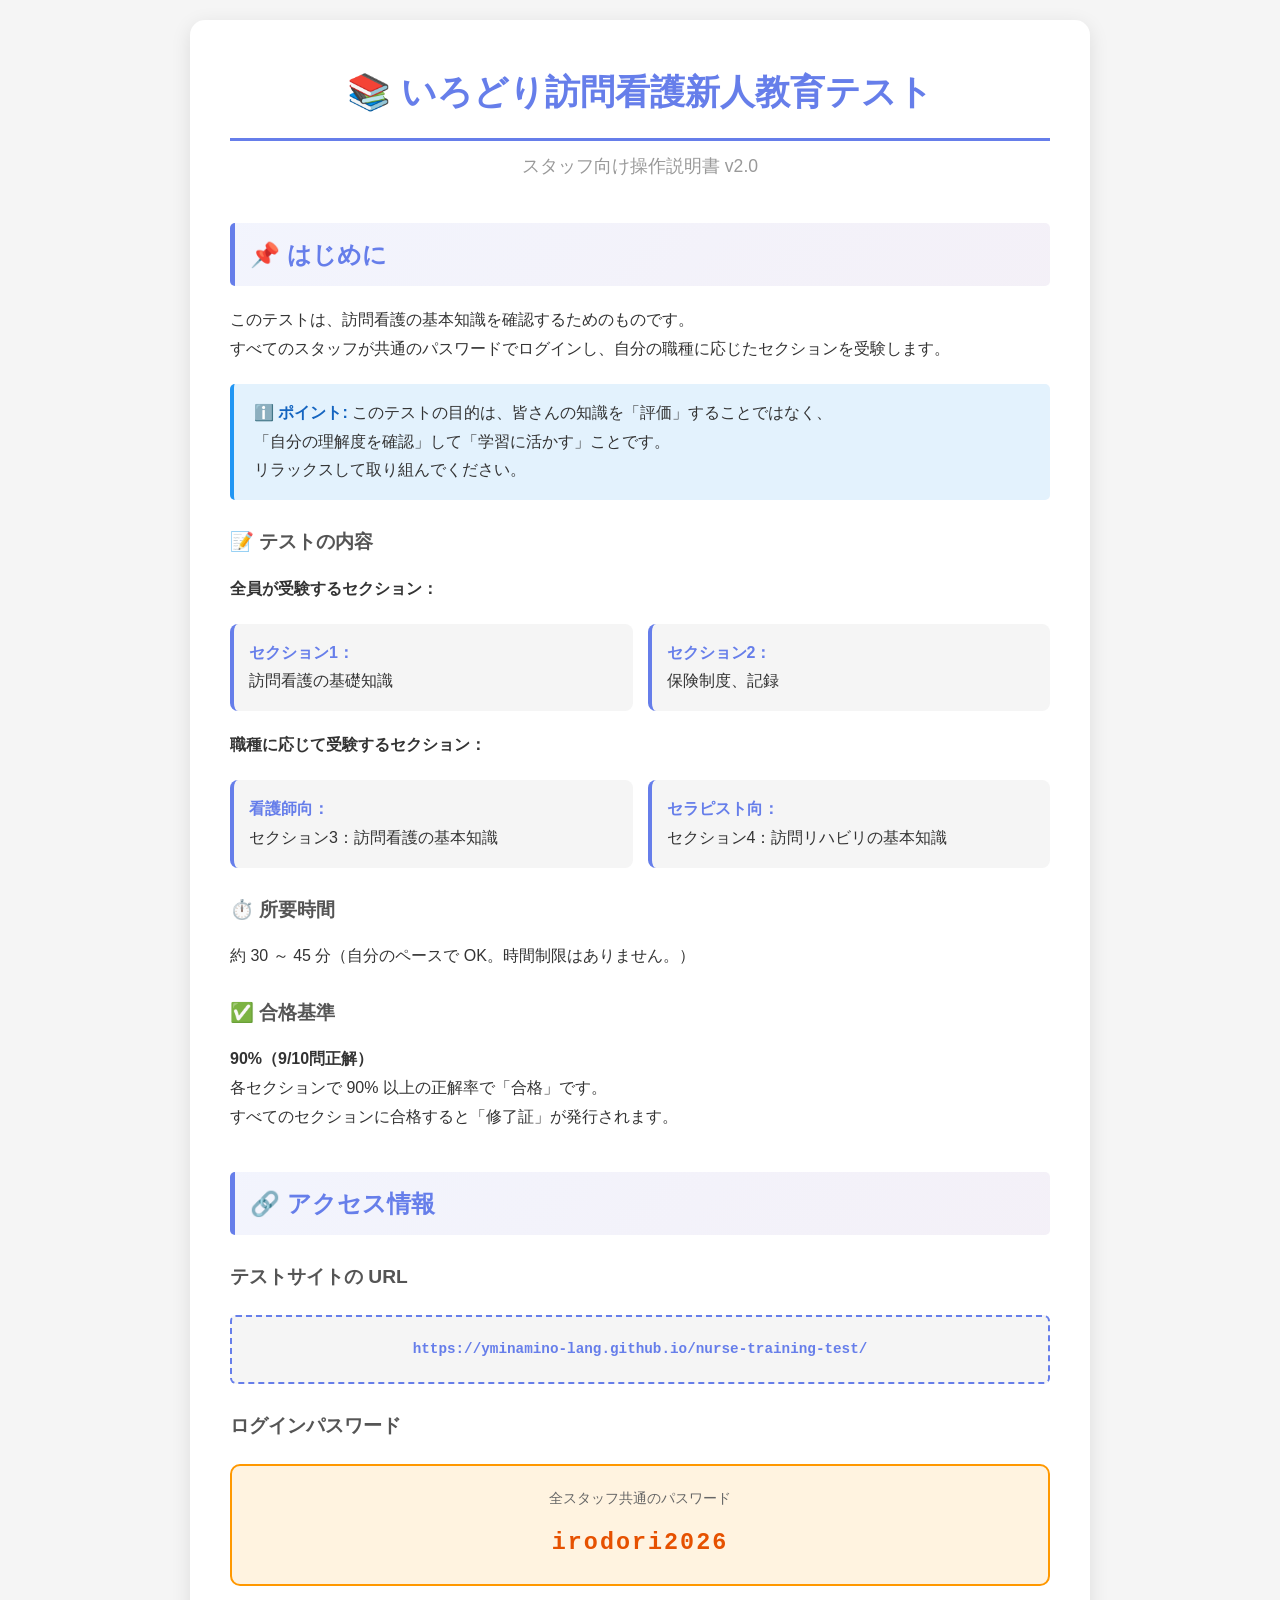
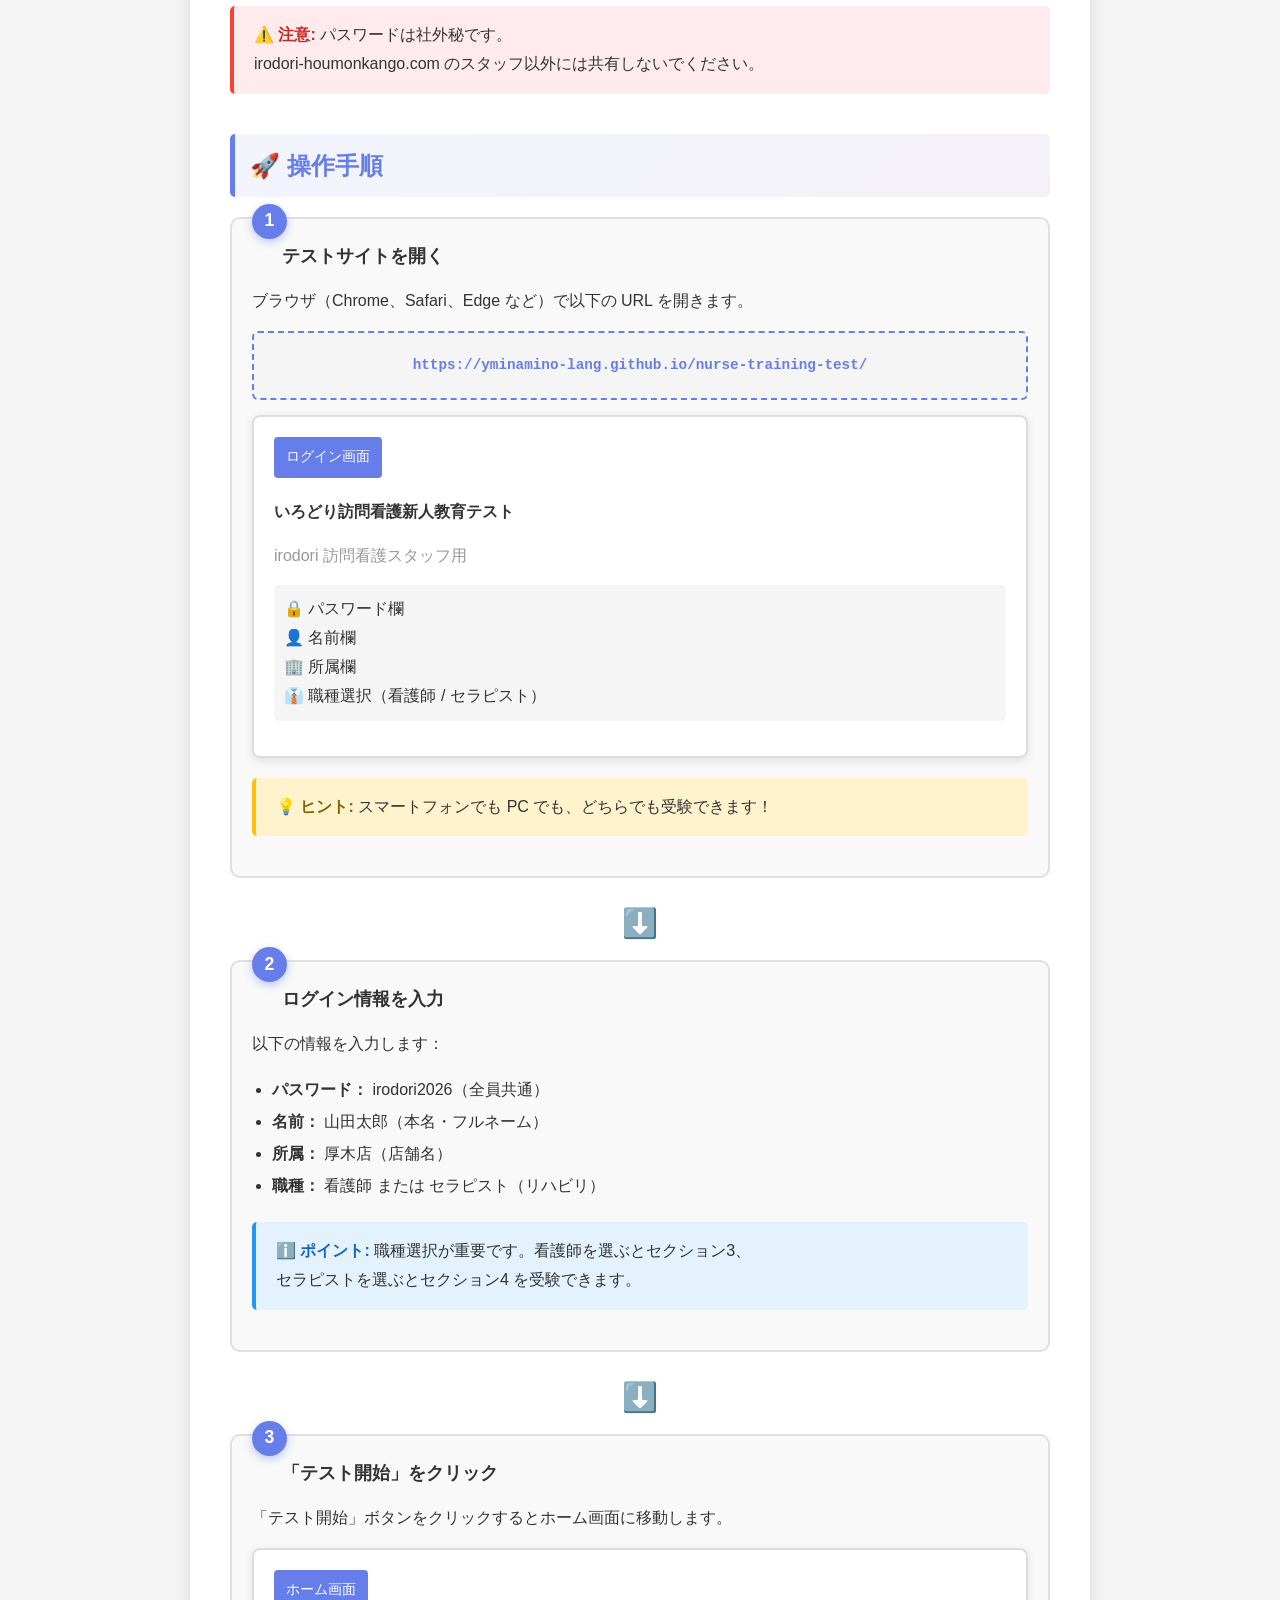
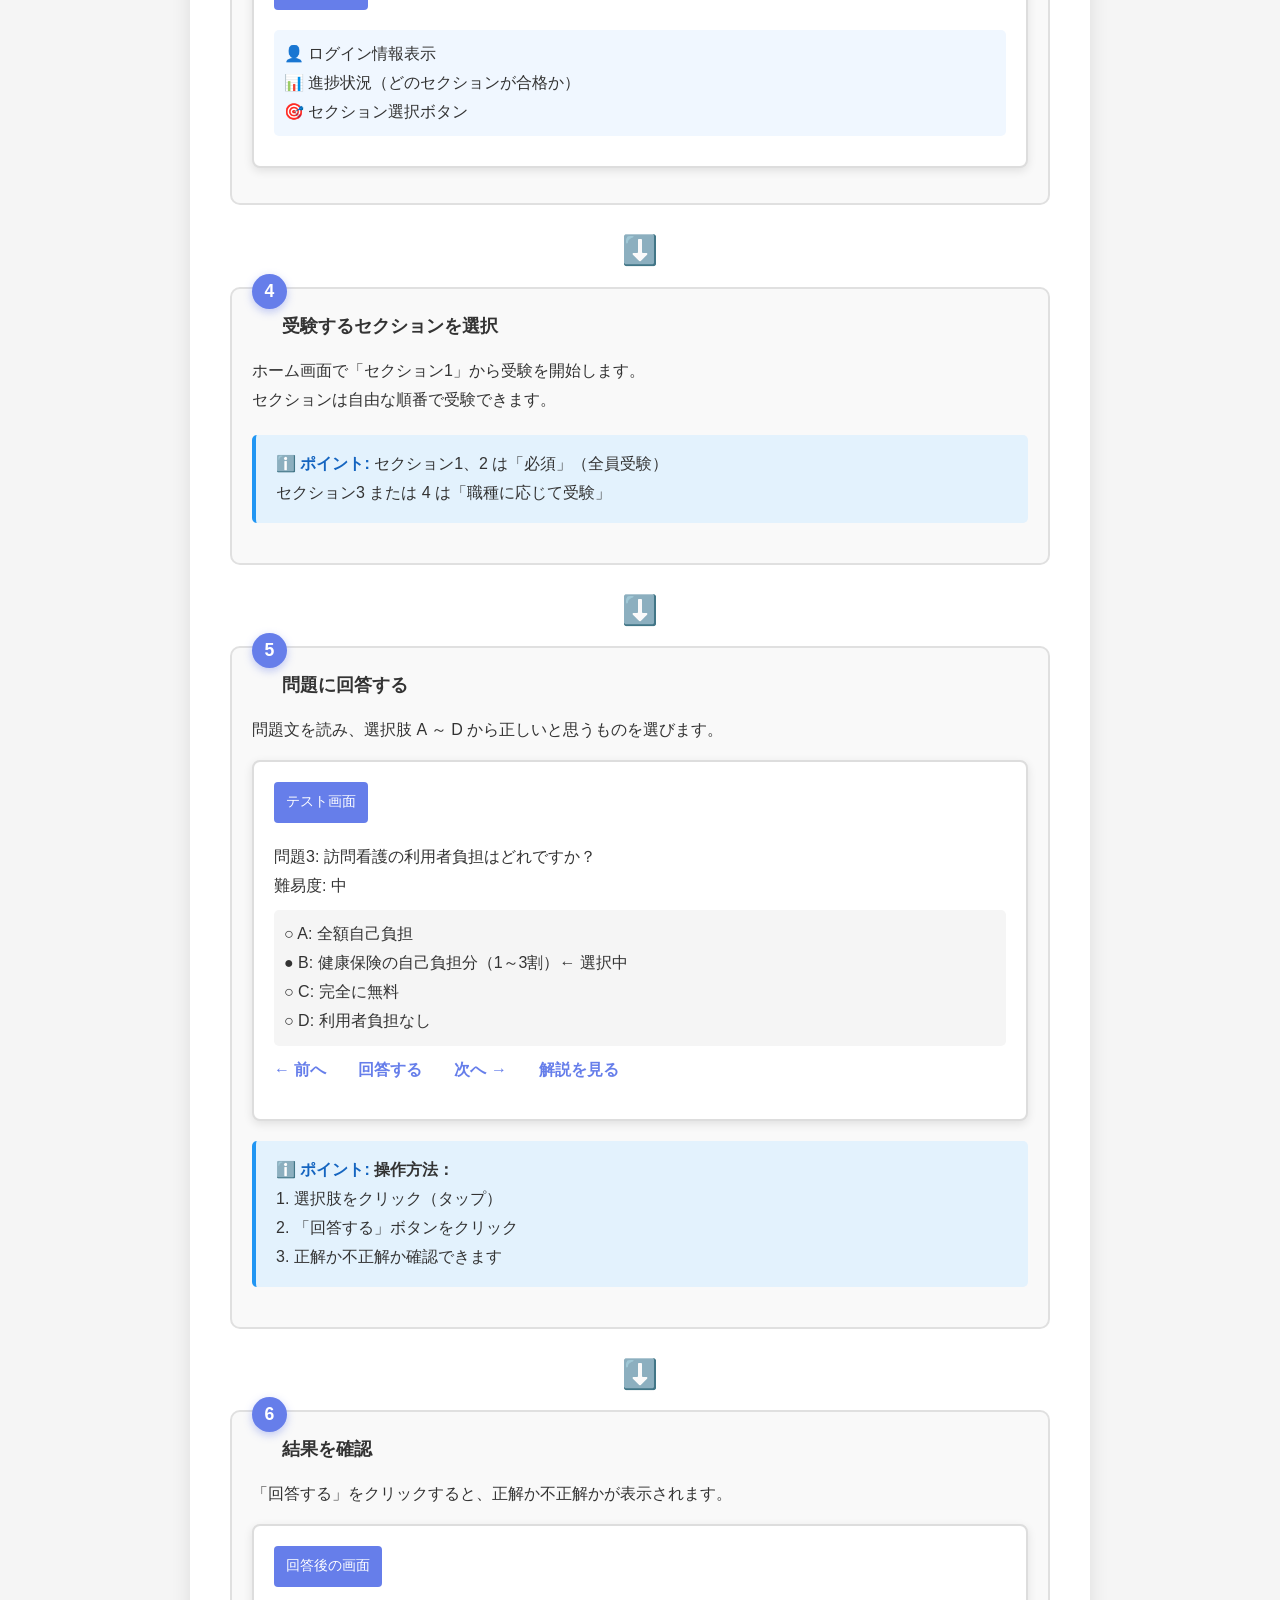
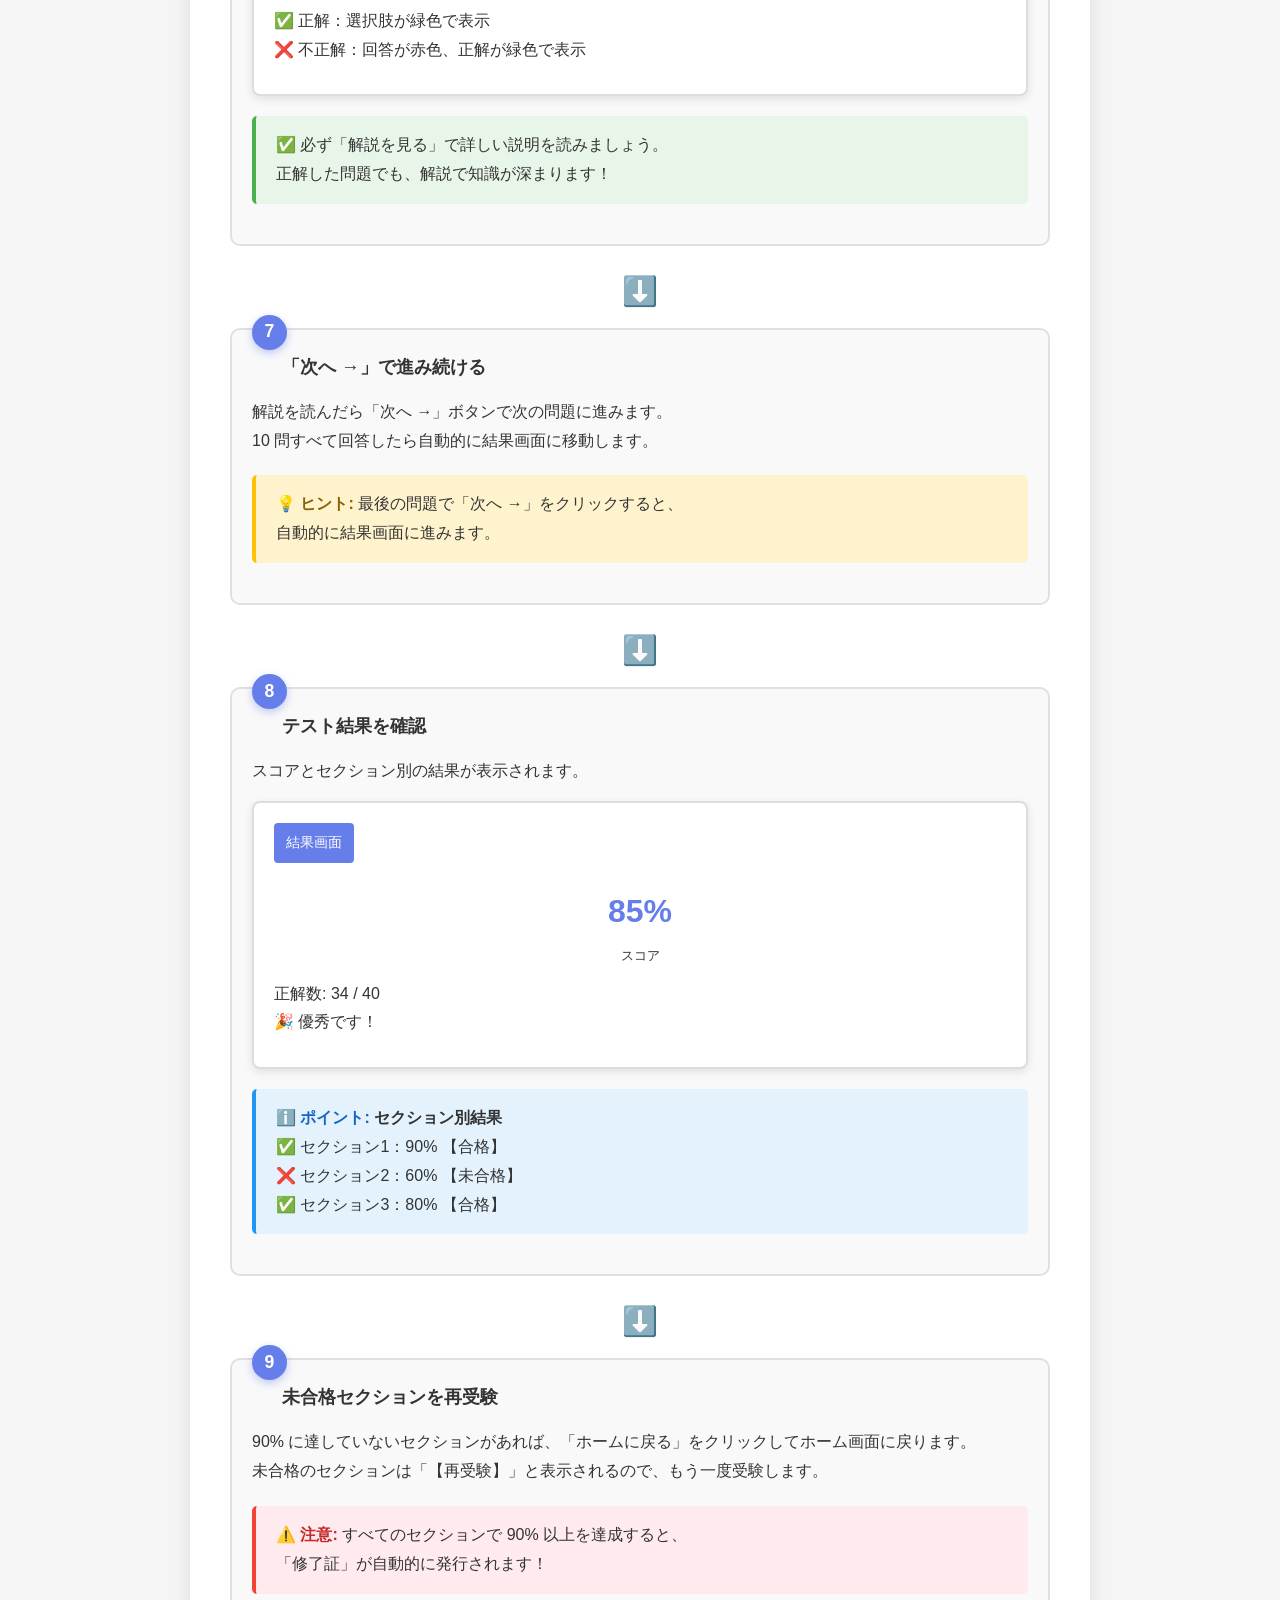
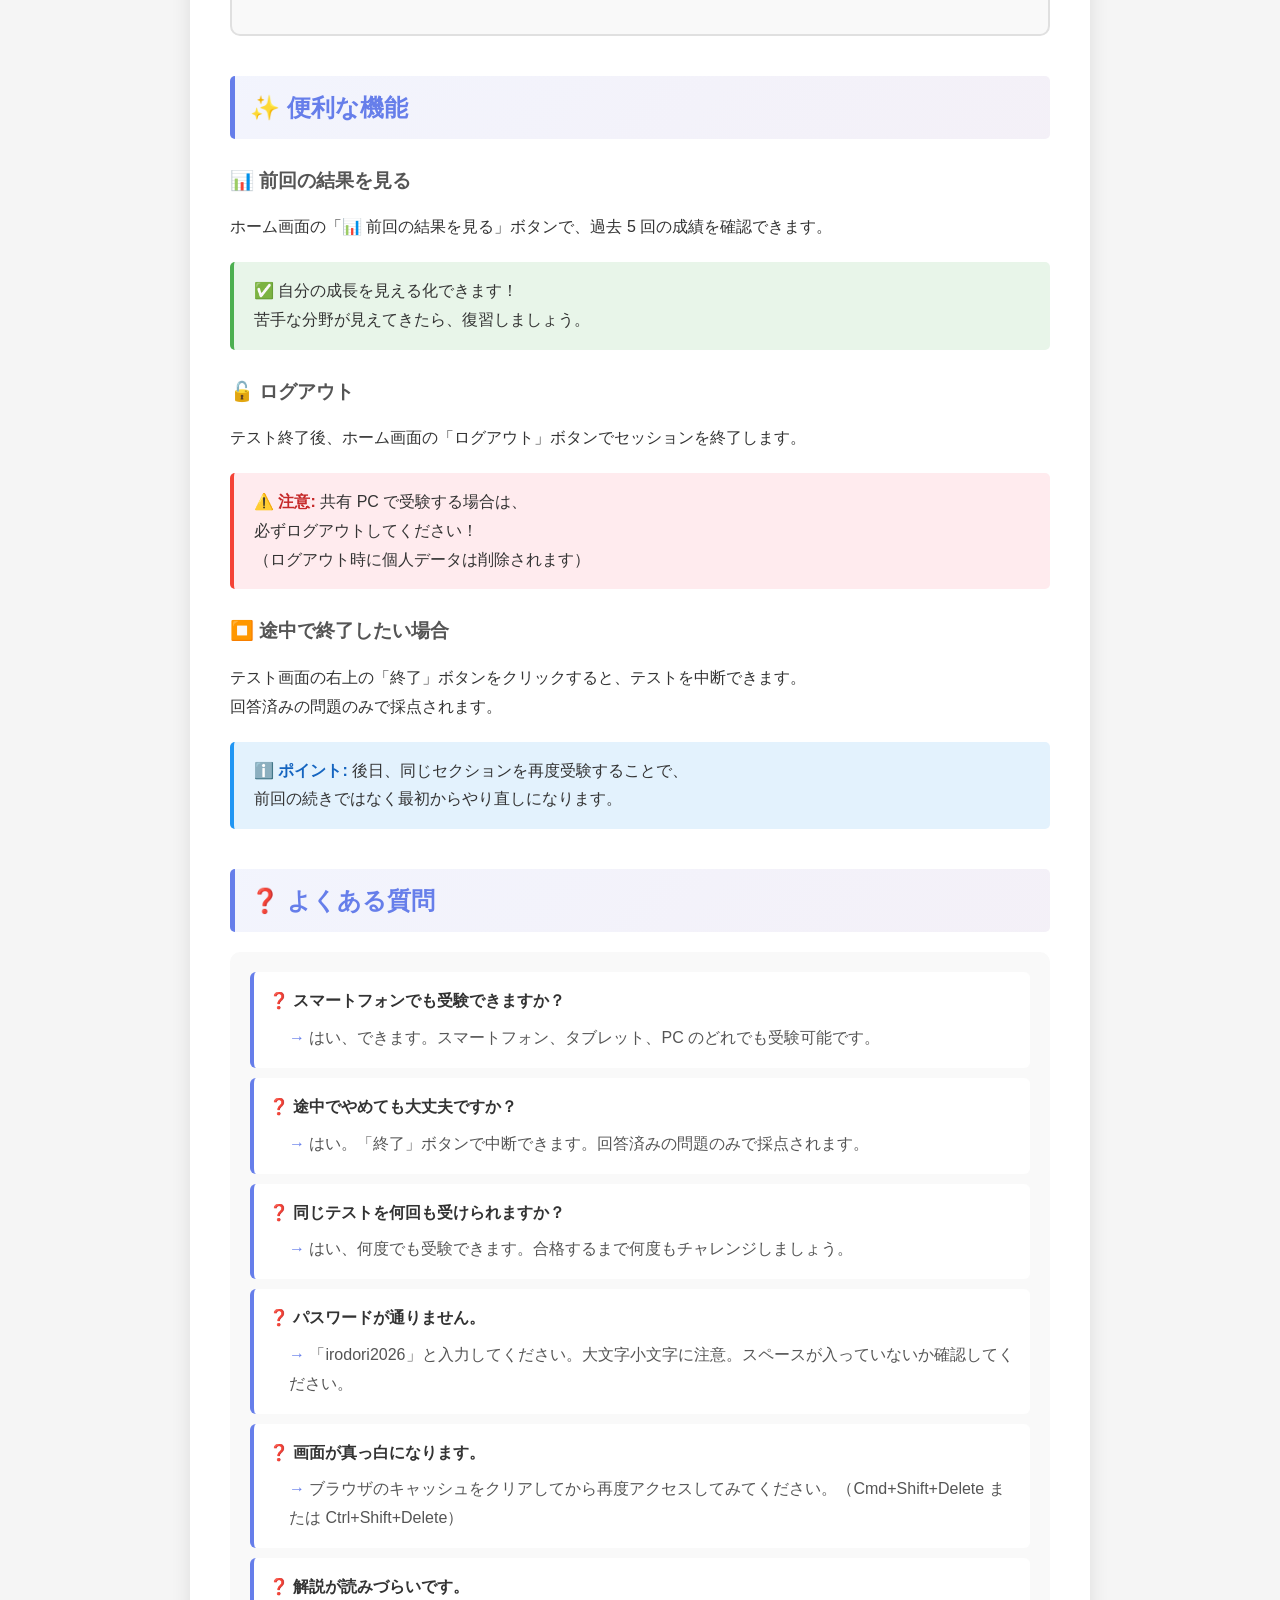
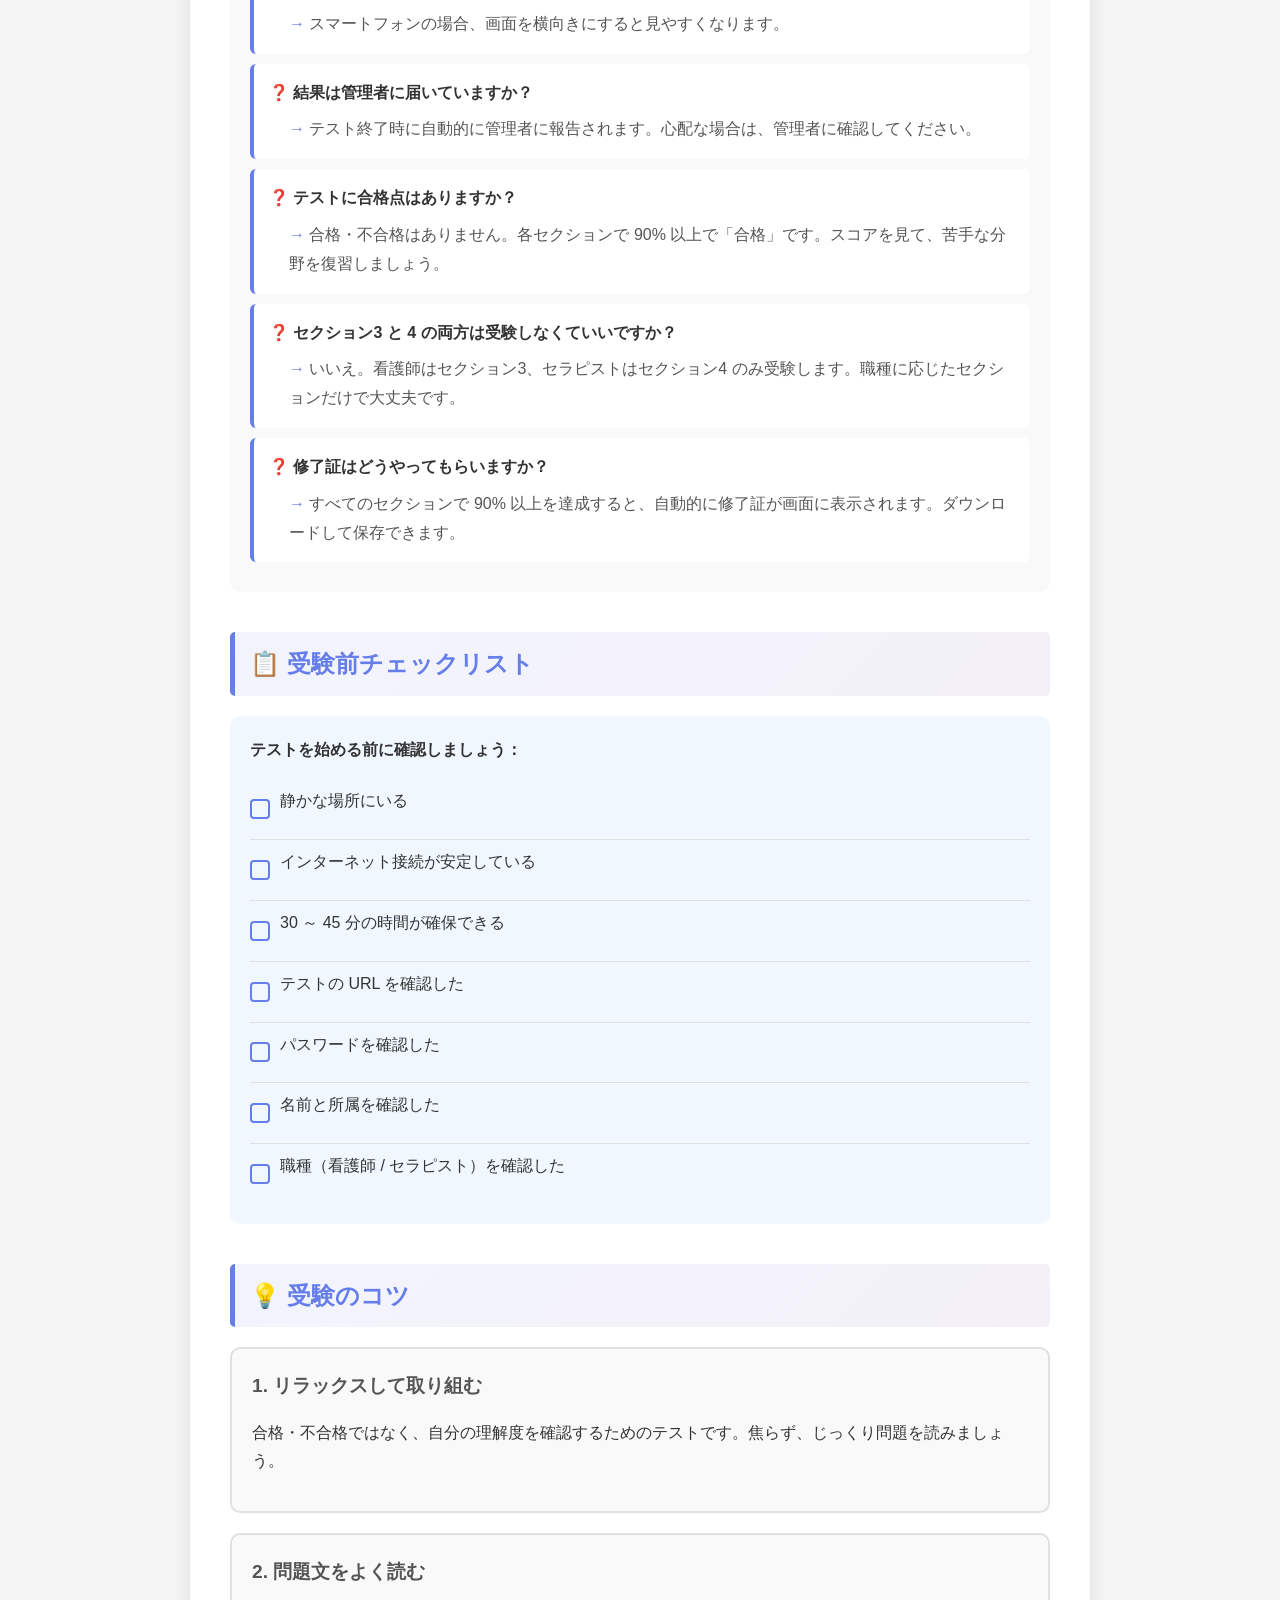
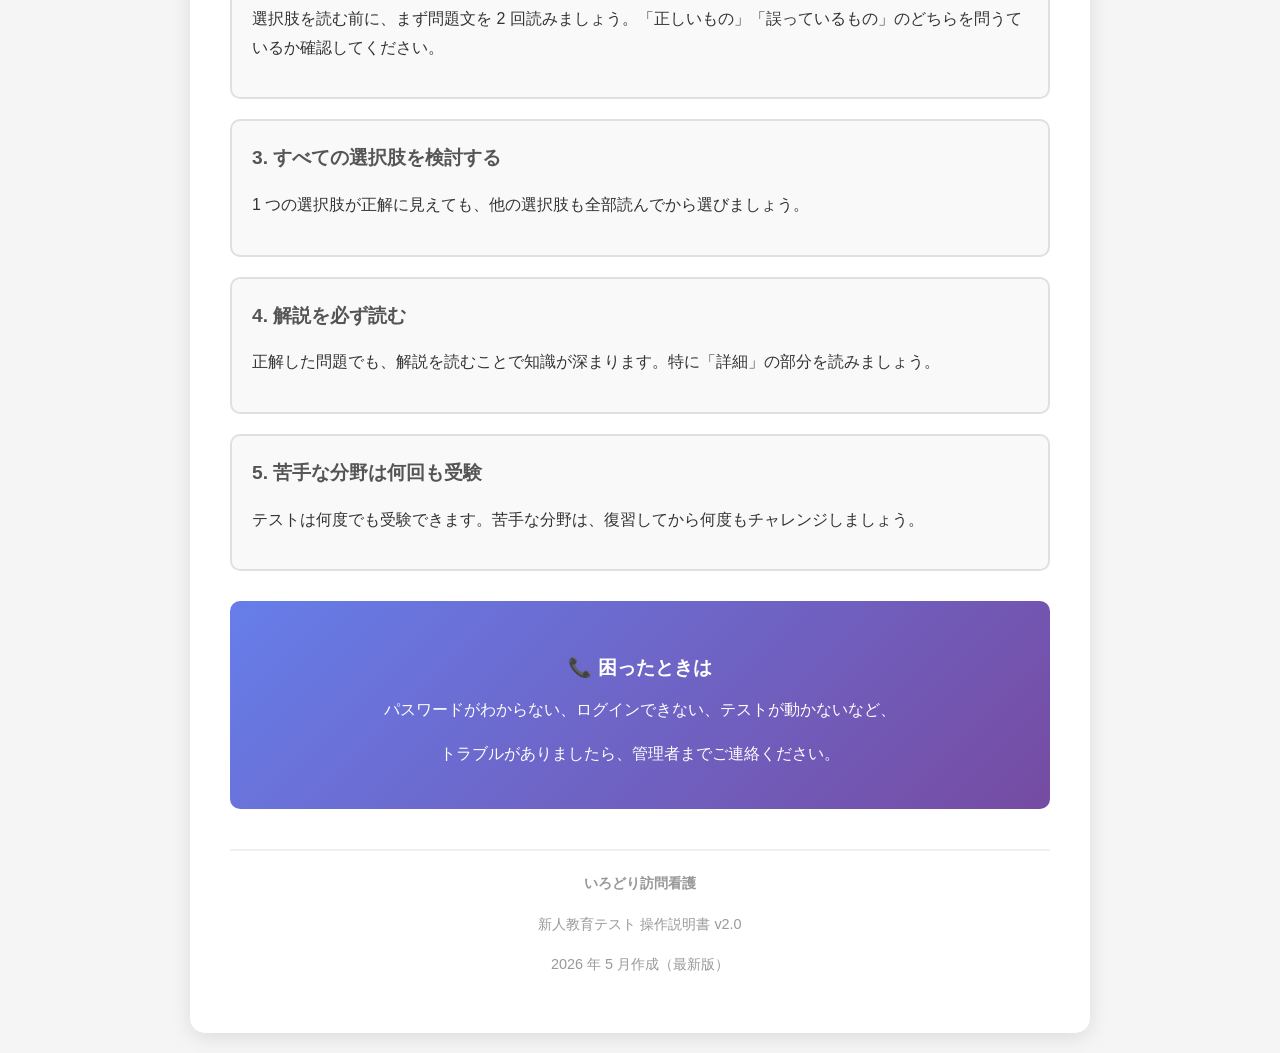
==== guide.html @ 1cc4a90d "Add files via upload" ====
<!DOCTYPE html>
<html lang="ja">
<head>
    <meta charset="UTF-8">
    <meta name="viewport" content="width=device-width, initial-scale=1.0">
    <title>いろどり訪問看護新人教育テスト - スタッフ向けガイド</title>
    <style>
        * { margin: 0; padding: 0; box-sizing: border-box; }
        
        body {
            font-family: 'Hiragino Sans', 'Yu Gothic', Meiryo, sans-serif;
            line-height: 1.8;
            color: #333;
            background: #f5f5f5;
            padding: 20px;
        }
        
        .container {
            max-width: 900px;
            margin: 0 auto;
            background: white;
            border-radius: 15px;
            padding: 40px;
            box-shadow: 0 5px 20px rgba(0,0,0,0.1);
        }
        
        h1 {
            color: #667eea;
            text-align: center;
            margin-bottom: 10px;
            font-size: 2.2em;
            border-bottom: 3px solid #667eea;
            padding-bottom: 15px;
        }
        
        .subtitle {
            text-align: center;
            color: #999;
            margin-bottom: 40px;
            font-size: 1.1em;
        }
        
        h2 {
            color: #667eea;
            margin-top: 40px;
            margin-bottom: 20px;
            padding: 10px 15px;
            background: linear-gradient(135deg, #667eea15 0%, #764ba215 100%);
            border-left: 5px solid #667eea;
            border-radius: 5px;
            font-size: 1.5em;
        }
        
        h3 {
            color: #555;
            margin-top: 25px;
            margin-bottom: 15px;
            font-size: 1.2em;
        }
        
        p {
            margin-bottom: 15px;
            font-size: 1em;
        }
        
        .step-box {
            background: #f9f9f9;
            border: 2px solid #e0e0e0;
            border-radius: 10px;
            padding: 20px;
            margin-bottom: 20px;
            position: relative;
        }
        
        .step-number {
            position: absolute;
            top: -15px;
            left: 20px;
            background: #667eea;
            color: white;
            width: 35px;
            height: 35px;
            border-radius: 50%;
            display: flex;
            align-items: center;
            justify-content: center;
            font-weight: bold;
            font-size: 1.1em;
            box-shadow: 0 3px 8px rgba(102, 126, 234, 0.4);
        }
        
        .step-title {
            font-weight: bold;
            color: #333;
            margin-bottom: 15px;
            margin-left: 30px;
            font-size: 1.15em;
        }
        
        .screen-box {
            background: white;
            border: 2px solid #ddd;
            border-radius: 8px;
            padding: 20px;
            margin: 15px 0;
            box-shadow: 0 3px 10px rgba(0,0,0,0.1);
        }
        
        .screen-label {
            background: #667eea;
            color: white;
            padding: 8px 12px;
            border-radius: 4px;
            font-size: 0.85em;
            margin-bottom: 10px;
            display: inline-block;
        }
        
        .arrow {
            text-align: center;
            font-size: 1.8em;
            color: #667eea;
            margin: 10px 0;
        }
        
        .tip-box {
            background: #fff3cd;
            border-left: 4px solid #ffc107;
            padding: 15px 20px;
            margin: 20px 0;
            border-radius: 5px;
        }
        
        .tip-box::before {
            content: "💡 ヒント: ";
            font-weight: bold;
            color: #856404;
        }
        
        .warning-box {
            background: #ffebee;
            border-left: 4px solid #f44336;
            padding: 15px 20px;
            margin: 20px 0;
            border-radius: 5px;
        }
        
        .warning-box::before {
            content: "⚠️ 注意: ";
            font-weight: bold;
            color: #c62828;
        }
        
        .info-box {
            background: #e3f2fd;
            border-left: 4px solid #2196f3;
            padding: 15px 20px;
            margin: 20px 0;
            border-radius: 5px;
        }
        
        .info-box::before {
            content: "ℹ️ ポイント: ";
            font-weight: bold;
            color: #1565c0;
        }
        
        .success-box {
            background: #e8f5e9;
            border-left: 4px solid #4caf50;
            padding: 15px 20px;
            margin: 20px 0;
            border-radius: 5px;
        }
        
        .success-box::before {
            content: "✅ ";
            font-weight: bold;
            color: #2e7d32;
        }
        
        .qa-section {
            background: #f9f9f9;
            padding: 20px;
            border-radius: 10px;
            margin: 20px 0;
        }
        
        .qa-item {
            background: white;
            padding: 15px;
            border-radius: 6px;
            margin-bottom: 10px;
            border-left: 4px solid #667eea;
        }
        
        .qa-question {
            font-weight: bold;
            color: #333;
            margin-bottom: 8px;
        }
        
        .qa-question::before {
            content: "❓ ";
        }
        
        .qa-answer {
            color: #555;
            padding-left: 20px;
        }
        
        .qa-answer::before {
            content: "→ ";
            font-weight: bold;
            color: #667eea;
        }
        
        .checklist {
            background: #f0f7ff;
            padding: 20px;
            border-radius: 10px;
            margin: 20px 0;
        }
        
        .checklist-item {
            padding: 8px 0;
            display: flex;
            align-items: center;
            gap: 10px;
            border-bottom: 1px solid #e0e0e0;
        }
        
        .checklist-item:last-child {
            border-bottom: none;
        }
        
        .checkbox {
            width: 20px;
            height: 20px;
            border: 2px solid #667eea;
            border-radius: 4px;
            flex-shrink: 0;
        }
        
        .url-box {
            background: #f5f5f5;
            padding: 20px;
            border-radius: 6px;
            font-family: monospace;
            word-break: break-all;
            text-align: center;
            margin: 20px 0;
            border: 2px dashed #667eea;
            color: #667eea;
            font-weight: bold;
            font-size: 1.1em;
        }
        
        .password-box {
            background: #fff3e0;
            padding: 20px;
            border-radius: 10px;
            text-align: center;
            margin: 20px 0;
            border: 2px solid #ff9800;
        }
        
        .password-label {
            color: #666;
            font-size: 0.9em;
            margin-bottom: 10px;
        }
        
        .password-value {
            font-size: 1.8em;
            font-weight: bold;
            color: #e65100;
            font-family: monospace;
            letter-spacing: 2px;
        }
        
        .contact-box {
            background: linear-gradient(135deg, #667eea 0%, #764ba2 100%);
            color: white;
            padding: 25px;
            border-radius: 10px;
            text-align: center;
            margin-top: 30px;
        }
        
        .contact-box h3 {
            color: white;
            margin-bottom: 10px;
        }
        
        .footer {
            text-align: center;
            margin-top: 40px;
            padding-top: 20px;
            border-top: 2px solid #f0f0f0;
            color: #999;
            font-size: 0.9em;
        }
        
        .feature-grid {
            display: grid;
            grid-template-columns: 1fr 1fr;
            gap: 15px;
            margin: 20px 0;
        }
        
        .feature-item {
            background: #f5f5f5;
            padding: 15px;
            border-radius: 8px;
            border-left: 4px solid #667eea;
        }
        
        .feature-item strong {
            color: #667eea;
        }
        
        @media (max-width: 600px) {
            body { padding: 10px; }
            .container { padding: 20px; }
            h1 { font-size: 1.5em; }
            h2 { font-size: 1.2em; }
            .feature-grid { grid-template-columns: 1fr; }
        }
    </style>
</head>
<body>
    <div class="container">
        <h1>📚 いろどり訪問看護新人教育テスト</h1>
        <p class="subtitle">スタッフ向け操作説明書 v2.0</p>
        
        <!-- はじめに -->
        <h2>📌 はじめに</h2>
        <p>このテストは、訪問看護の基本知識を確認するためのものです。<br>
        すべてのスタッフが共通のパスワードでログインし、自分の職種に応じたセクションを受験します。</p>
        
        <div class="info-box">
            このテストの目的は、皆さんの知識を「評価」することではなく、<br>
            「自分の理解度を確認」して「学習に活かす」ことです。<br>
            リラックスして取り組んでください。
        </div>
        
        <h3>📝 テストの内容</h3>
        <p><strong>全員が受験するセクション：</strong></p>
        <div class="feature-grid">
            <div class="feature-item">
                <strong>セクション1：</strong><br>訪問看護の基礎知識
            </div>
            <div class="feature-item">
                <strong>セクション2：</strong><br>保険制度、記録
            </div>
        </div>
        
        <p><strong>職種に応じて受験するセクション：</strong></p>
        <div class="feature-grid">
            <div class="feature-item">
                <strong>看護師向：</strong><br>セクション3：訪問看護の基本知識
            </div>
            <div class="feature-item">
                <strong>セラピスト向：</strong><br>セクション4：訪問リハビリの基本知識
            </div>
        </div>
        
        <h3>⏱️ 所要時間</h3>
        <p>約 30 ～ 45 分（自分のペースで OK。時間制限はありません。）</p>
        
        <h3>✅ 合格基準</h3>
        <p><strong>90%（9/10問正解）</strong><br>
        各セクションで 90% 以上の正解率で「合格」です。<br>
        すべてのセクションに合格すると「修了証」が発行されます。</p>
        
        <!-- アクセス情報 -->
        <h2>🔗 アクセス情報</h2>
        
        <h3>テストサイトの URL</h3>
        <div class="url-box">
            https://yminamino-lang.github.io/nurse-training-test/
        </div>
        
        <h3>ログインパスワード</h3>
        <div class="password-box">
            <div class="password-label">全スタッフ共通のパスワード</div>
            <div class="password-value">irodori2026</div>
        </div>
        
        <div class="warning-box">
            パスワードは社外秘です。<br>
            irodori-houmonkango.com のスタッフ以外には共有しないでください。
        </div>
        
        <!-- 操作手順 -->
        <h2>🚀 操作手順</h2>
        
        <div class="step-box">
            <div class="step-number">1</div>
            <div class="step-title">テストサイトを開く</div>
            <p>ブラウザ（Chrome、Safari、Edge など）で以下の URL を開きます。</p>
            <div class="url-box" style="margin: 15px 0;">
                https://yminamino-lang.github.io/nurse-training-test/
            </div>
            <div class="screen-box">
                <span class="screen-label">ログイン画面</span>
                <p style="margin-top: 10px;"><strong>いろどり訪問看護新人教育テスト</strong></p>
                <p style="color: #999; margin: 10px 0;">irodori 訪問看護スタッフ用</p>
                <p style="margin: 15px 0; padding: 10px; background: #f5f5f5; border-radius: 5px;">
                    🔒 パスワード欄<br>
                    👤 名前欄<br>
                    🏢 所属欄<br>
                    👔 職種選択（看護師 / セラピスト）
                </p>
            </div>
            <div class="tip-box">
                スマートフォンでも PC でも、どちらでも受験できます！
            </div>
        </div>
        
        <div class="arrow">⬇️</div>
        
        <div class="step-box">
            <div class="step-number">2</div>
            <div class="step-title">ログイン情報を入力</div>
            <p>以下の情報を入力します：</p>
            <ul style="margin: 15px 0 15px 20px; line-height: 2;">
                <li><strong>パスワード：</strong> irodori2026（全員共通）</li>
                <li><strong>名前：</strong> 山田太郎（本名・フルネーム）</li>
                <li><strong>所属：</strong> 厚木店（店舗名）</li>
                <li><strong>職種：</strong> 看護師 または セラピスト（リハビリ）</li>
            </ul>
            <div class="info-box">
                職種選択が重要です。看護師を選ぶとセクション3、<br>
                セラピストを選ぶとセクション4 を受験できます。
            </div>
        </div>
        
        <div class="arrow">⬇️</div>
        
        <div class="step-box">
            <div class="step-number">3</div>
            <div class="step-title">「テスト開始」をクリック</div>
            <p>「テスト開始」ボタンをクリックするとホーム画面に移動します。</p>
            <div class="screen-box">
                <span class="screen-label">ホーム画面</span>
                <p style="margin: 10px 0; padding: 10px; background: #f0f7ff; border-radius: 5px;">
                    👤 ログイン情報表示<br>
                    📊 進捗状況（どのセクションが合格か）<br>
                    🎯 セクション選択ボタン
                </p>
            </div>
        </div>
        
        <div class="arrow">⬇️</div>
        
        <div class="step-box">
            <div class="step-number">4</div>
            <div class="step-title">受験するセクションを選択</div>
            <p>ホーム画面で「セクション1」から受験を開始します。<br>
            セクションは自由な順番で受験できます。</p>
            <div class="info-box">
                セクション1、2 は「必須」（全員受験）<br>
                セクション3 または 4 は「職種に応じて受験」
            </div>
        </div>
        
        <div class="arrow">⬇️</div>
        
        <div class="step-box">
            <div class="step-number">5</div>
            <div class="step-title">問題に回答する</div>
            <p>問題文を読み、選択肢 A ～ D から正しいと思うものを選びます。</p>
            <div class="screen-box">
                <span class="screen-label">テスト画面</span>
                <p style="margin: 10px 0;">問題3: 訪問看護の利用者負担はどれですか？<br>
                難易度: 中</p>
                <div style="background: #f5f5f5; padding: 10px; border-radius: 5px; margin: 10px 0;">
                    ○ A: 全額自己負担<br>
                    ● B: 健康保険の自己負担分（1～3割）← 選択中<br>
                    ○ C: 完全に無料<br>
                    ○ D: 利用者負担なし
                </div>
                <p style="margin-top: 10px; color: #667eea; font-weight: bold;">← 前へ　　回答する　　次へ →　　解説を見る</p>
            </div>
            <div class="info-box">
                <strong>操作方法：</strong><br>
                1. 選択肢をクリック（タップ）<br>
                2. 「回答する」ボタンをクリック<br>
                3. 正解か不正解か確認できます
            </div>
        </div>
        
        <div class="arrow">⬇️</div>
        
        <div class="step-box">
            <div class="step-number">6</div>
            <div class="step-title">結果を確認</div>
            <p>「回答する」をクリックすると、正解か不正解かが表示されます。</p>
            <div class="screen-box">
                <span class="screen-label">回答後の画面</span>
                <p style="margin: 10px 0;">
                    ✅ 正解：選択肢が緑色で表示<br>
                    ❌ 不正解：回答が赤色、正解が緑色で表示
                </p>
            </div>
            <div class="success-box">
                必ず「解説を見る」で詳しい説明を読みましょう。<br>
                正解した問題でも、解説で知識が深まります！
            </div>
        </div>
        
        <div class="arrow">⬇️</div>
        
        <div class="step-box">
            <div class="step-number">7</div>
            <div class="step-title">「次へ →」で進み続ける</div>
            <p>解説を読んだら「次へ →」ボタンで次の問題に進みます。<br>
            10 問すべて回答したら自動的に結果画面に移動します。</p>
            <div class="tip-box">
                最後の問題で「次へ →」をクリックすると、<br>
                自動的に結果画面に進みます。
            </div>
        </div>
        
        <div class="arrow">⬇️</div>
        
        <div class="step-box">
            <div class="step-number">8</div>
            <div class="step-title">テスト結果を確認</div>
            <p>スコアとセクション別の結果が表示されます。</p>
            <div class="screen-box">
                <span class="screen-label">結果画面</span>
                <p style="margin: 10px 0; text-align: center;">
                    <strong style="font-size: 2em; color: #667eea;">85%</strong><br>
                    <small>スコア</small>
                </p>
                <p style="margin: 10px 0;">
                    正解数: 34 / 40<br>
                    🎉 優秀です！
                </p>
            </div>
            <div class="info-box">
                <strong>セクション別結果</strong><br>
                ✅ セクション1：90% 【合格】<br>
                ❌ セクション2：60% 【未合格】<br>
                ✅ セクション3：80% 【合格】
            </div>
        </div>
        
        <div class="arrow">⬇️</div>
        
        <div class="step-box">
            <div class="step-number">9</div>
            <div class="step-title">未合格セクションを再受験</div>
            <p>90% に達していないセクションがあれば、「ホームに戻る」をクリックしてホーム画面に戻ります。<br>
            未合格のセクションは「【再受験】」と表示されるので、もう一度受験します。</p>
            <div class="warning-box">
                すべてのセクションで 90% 以上を達成すると、<br>
                「修了証」が自動的に発行されます！
            </div>
        </div>
        
        <!-- 便利な機能 -->
        <h2>✨ 便利な機能</h2>
        
        <h3>📊 前回の結果を見る</h3>
        <p>ホーム画面の「📊 前回の結果を見る」ボタンで、過去 5 回の成績を確認できます。</p>
        <div class="success-box">
            自分の成長を見える化できます！<br>
            苦手な分野が見えてきたら、復習しましょう。
        </div>
        
        <h3>🔓 ログアウト</h3>
        <p>テスト終了後、ホーム画面の「ログアウト」ボタンでセッションを終了します。</p>
        <div class="warning-box">
            共有 PC で受験する場合は、<br>
            必ずログアウトしてください！<br>
            （ログアウト時に個人データは削除されます）
        </div>
        
        <h3>⏹️ 途中で終了したい場合</h3>
        <p>テスト画面の右上の「終了」ボタンをクリックすると、テストを中断できます。<br>
        回答済みの問題のみで採点されます。</p>
        <div class="info-box">
            後日、同じセクションを再度受験することで、<br>
            前回の続きではなく最初からやり直しになります。
        </div>
        
        <!-- よくある質問 -->
        <h2>❓ よくある質問</h2>
        
        <div class="qa-section">
            <div class="qa-item">
                <div class="qa-question">スマートフォンでも受験できますか？</div>
                <div class="qa-answer">はい、できます。スマートフォン、タブレット、PC のどれでも受験可能です。</div>
            </div>
            
            <div class="qa-item">
                <div class="qa-question">途中でやめても大丈夫ですか？</div>
                <div class="qa-answer">はい。「終了」ボタンで中断できます。回答済みの問題のみで採点されます。</div>
            </div>
            
            <div class="qa-item">
                <div class="qa-question">同じテストを何回も受けられますか？</div>
                <div class="qa-answer">はい、何度でも受験できます。合格するまで何度もチャレンジしましょう。</div>
            </div>
            
            <div class="qa-item">
                <div class="qa-question">パスワードが通りません。</div>
                <div class="qa-answer">「irodori2026」と入力してください。大文字小文字に注意。スペースが入っていないか確認してください。</div>
            </div>
            
            <div class="qa-item">
                <div class="qa-question">画面が真っ白になります。</div>
                <div class="qa-answer">ブラウザのキャッシュをクリアしてから再度アクセスしてみてください。（Cmd+Shift+Delete または Ctrl+Shift+Delete）</div>
            </div>
            
            <div class="qa-item">
                <div class="qa-question">解説が読みづらいです。</div>
                <div class="qa-answer">スマートフォンの場合、画面を横向きにすると見やすくなります。</div>
            </div>
            
            <div class="qa-item">
                <div class="qa-question">結果は管理者に届いていますか？</div>
                <div class="qa-answer">テスト終了時に自動的に管理者に報告されます。心配な場合は、管理者に確認してください。</div>
            </div>
            
            <div class="qa-item">
                <div class="qa-question">テストに合格点はありますか？</div>
                <div class="qa-answer">合格・不合格はありません。各セクションで 90% 以上で「合格」です。スコアを見て、苦手な分野を復習しましょう。</div>
            </div>
            
            <div class="qa-item">
                <div class="qa-question">セクション3 と 4 の両方は受験しなくていいですか？</div>
                <div class="qa-answer">いいえ。看護師はセクション3、セラピストはセクション4 のみ受験します。職種に応じたセクションだけで大丈夫です。</div>
            </div>
            
            <div class="qa-item">
                <div class="qa-question">修了証はどうやってもらいますか？</div>
                <div class="qa-answer">すべてのセクションで 90% 以上を達成すると、自動的に修了証が画面に表示されます。ダウンロードして保存できます。</div>
            </div>
        </div>
        
        <!-- チェックリスト -->
        <h2>📋 受験前チェックリスト</h2>
        
        <div class="checklist">
            <p style="font-weight: bold; margin-bottom: 15px;">テストを始める前に確認しましょう：</p>
            
            <div class="checklist-item">
                <div class="checkbox"></div>
                <p>静かな場所にいる</p>
            </div>
            <div class="checklist-item">
                <div class="checkbox"></div>
                <p>インターネット接続が安定している</p>
            </div>
            <div class="checklist-item">
                <div class="checkbox"></div>
                <p>30 ～ 45 分の時間が確保できる</p>
            </div>
            <div class="checklist-item">
                <div class="checkbox"></div>
                <p>テストの URL を確認した</p>
            </div>
            <div class="checklist-item">
                <div class="checkbox"></div>
                <p>パスワードを確認した</p>
            </div>
            <div class="checklist-item">
                <div class="checkbox"></div>
                <p>名前と所属を確認した</p>
            </div>
            <div class="checklist-item">
                <div class="checkbox"></div>
                <p>職種（看護師 / セラピスト）を確認した</p>
            </div>
        </div>
        
        <!-- 受験のコツ -->
        <h2>💡 受験のコツ</h2>
        
        <div class="step-box">
            <h3 style="margin-top: 0;">1. リラックスして取り組む</h3>
            <p>合格・不合格ではなく、自分の理解度を確認するためのテストです。焦らず、じっくり問題を読みましょう。</p>
        </div>
        
        <div class="step-box">
            <h3 style="margin-top: 0;">2. 問題文をよく読む</h3>
            <p>選択肢を読む前に、まず問題文を 2 回読みましょう。「正しいもの」「誤っているもの」のどちらを問うているか確認してください。</p>
        </div>
        
        <div class="step-box">
            <h3 style="margin-top: 0;">3. すべての選択肢を検討する</h3>
            <p>1 つの選択肢が正解に見えても、他の選択肢も全部読んでから選びましょう。</p>
        </div>
        
        <div class="step-box">
            <h3 style="margin-top: 0;">4. 解説を必ず読む</h3>
            <p>正解した問題でも、解説を読むことで知識が深まります。特に「詳細」の部分を読みましょう。</p>
        </div>
        
        <div class="step-box">
            <h3 style="margin-top: 0;">5. 苦手な分野は何回も受験</h3>
            <p>テストは何度でも受験できます。苦手な分野は、復習してから何度もチャレンジしましょう。</p>
        </div>
        
        <!-- お問い合わせ -->
        <div class="contact-box">
            <h3>📞 困ったときは</h3>
            <p>パスワードがわからない、ログインできない、テストが動かないなど、</p>
            <p>トラブルがありましたら、管理者までご連絡ください。</p>
        </div>
        
        <div class="footer">
            <p><strong>いろどり訪問看護</strong></p>
            <p>新人教育テスト 操作説明書 v2.0</p>
            <p>2026 年 5 月作成（最新版）</p>
        </div>
    </div>
</body>
</html>
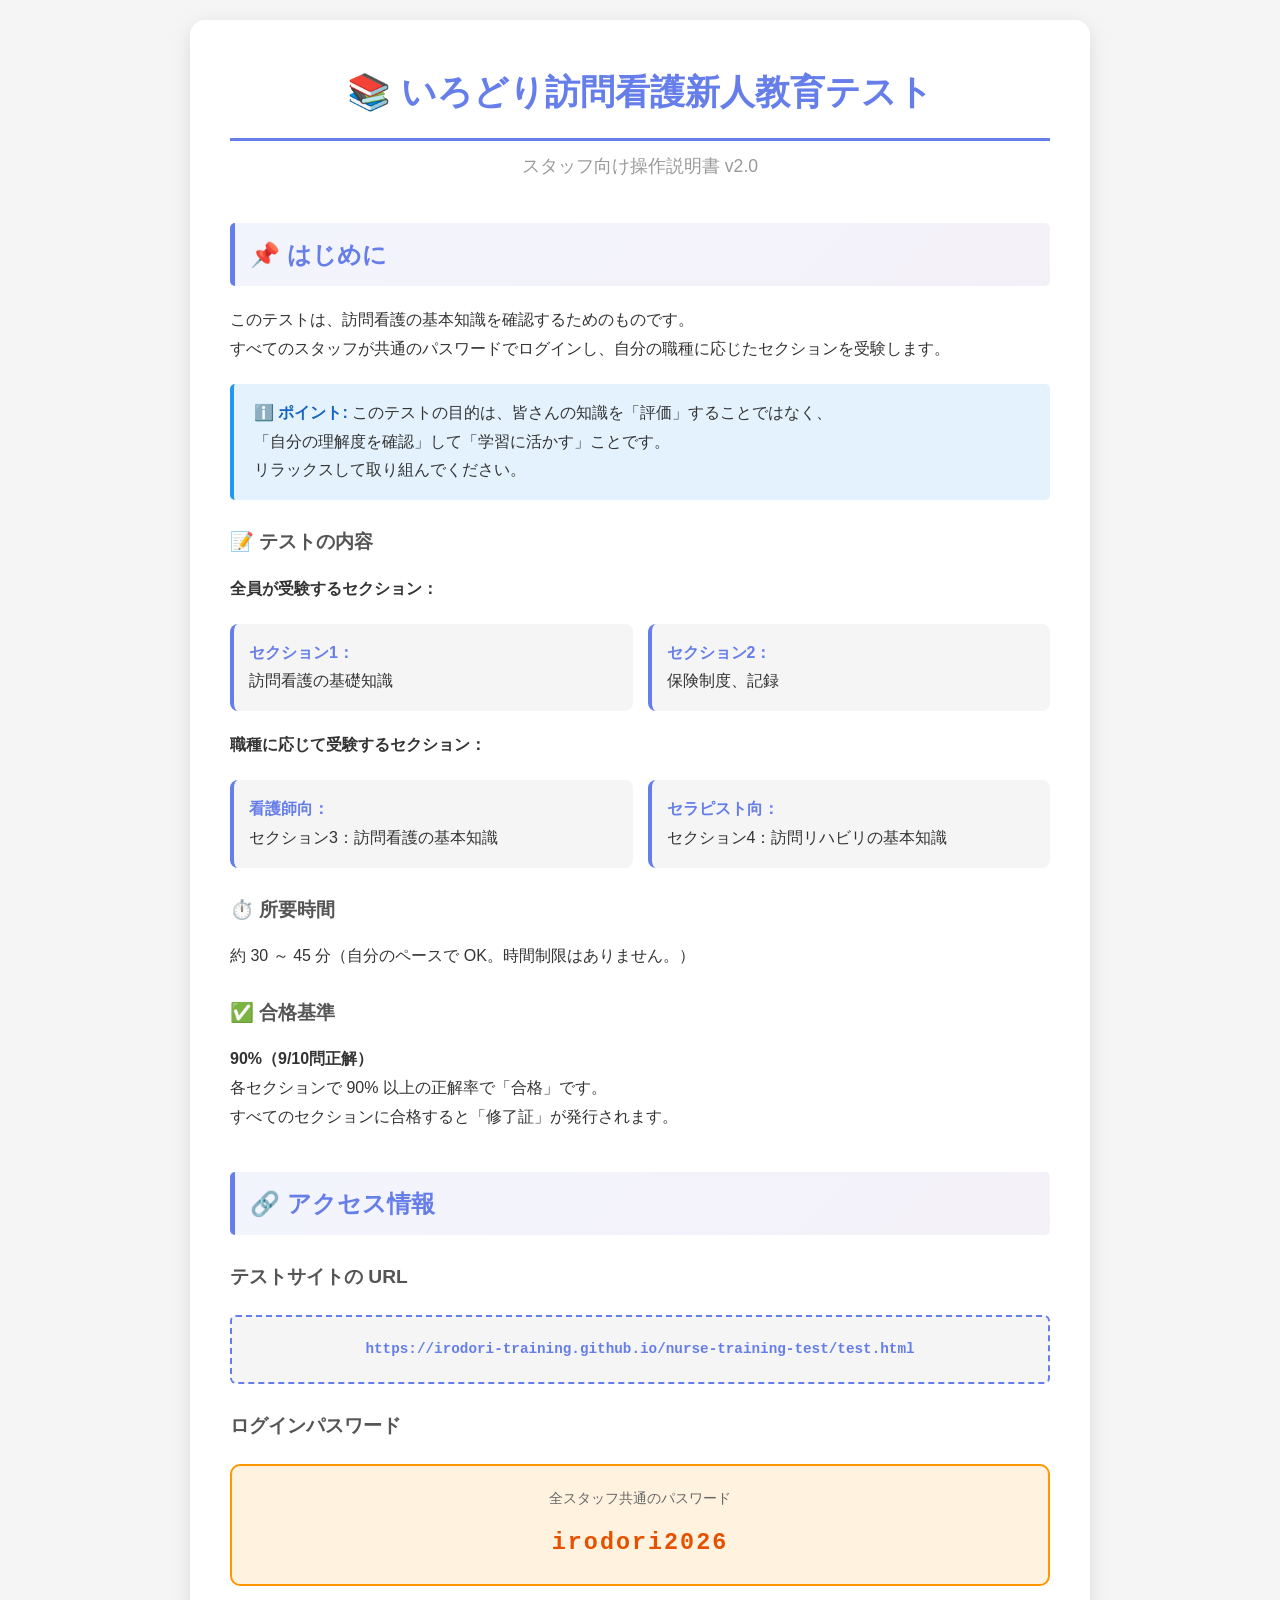
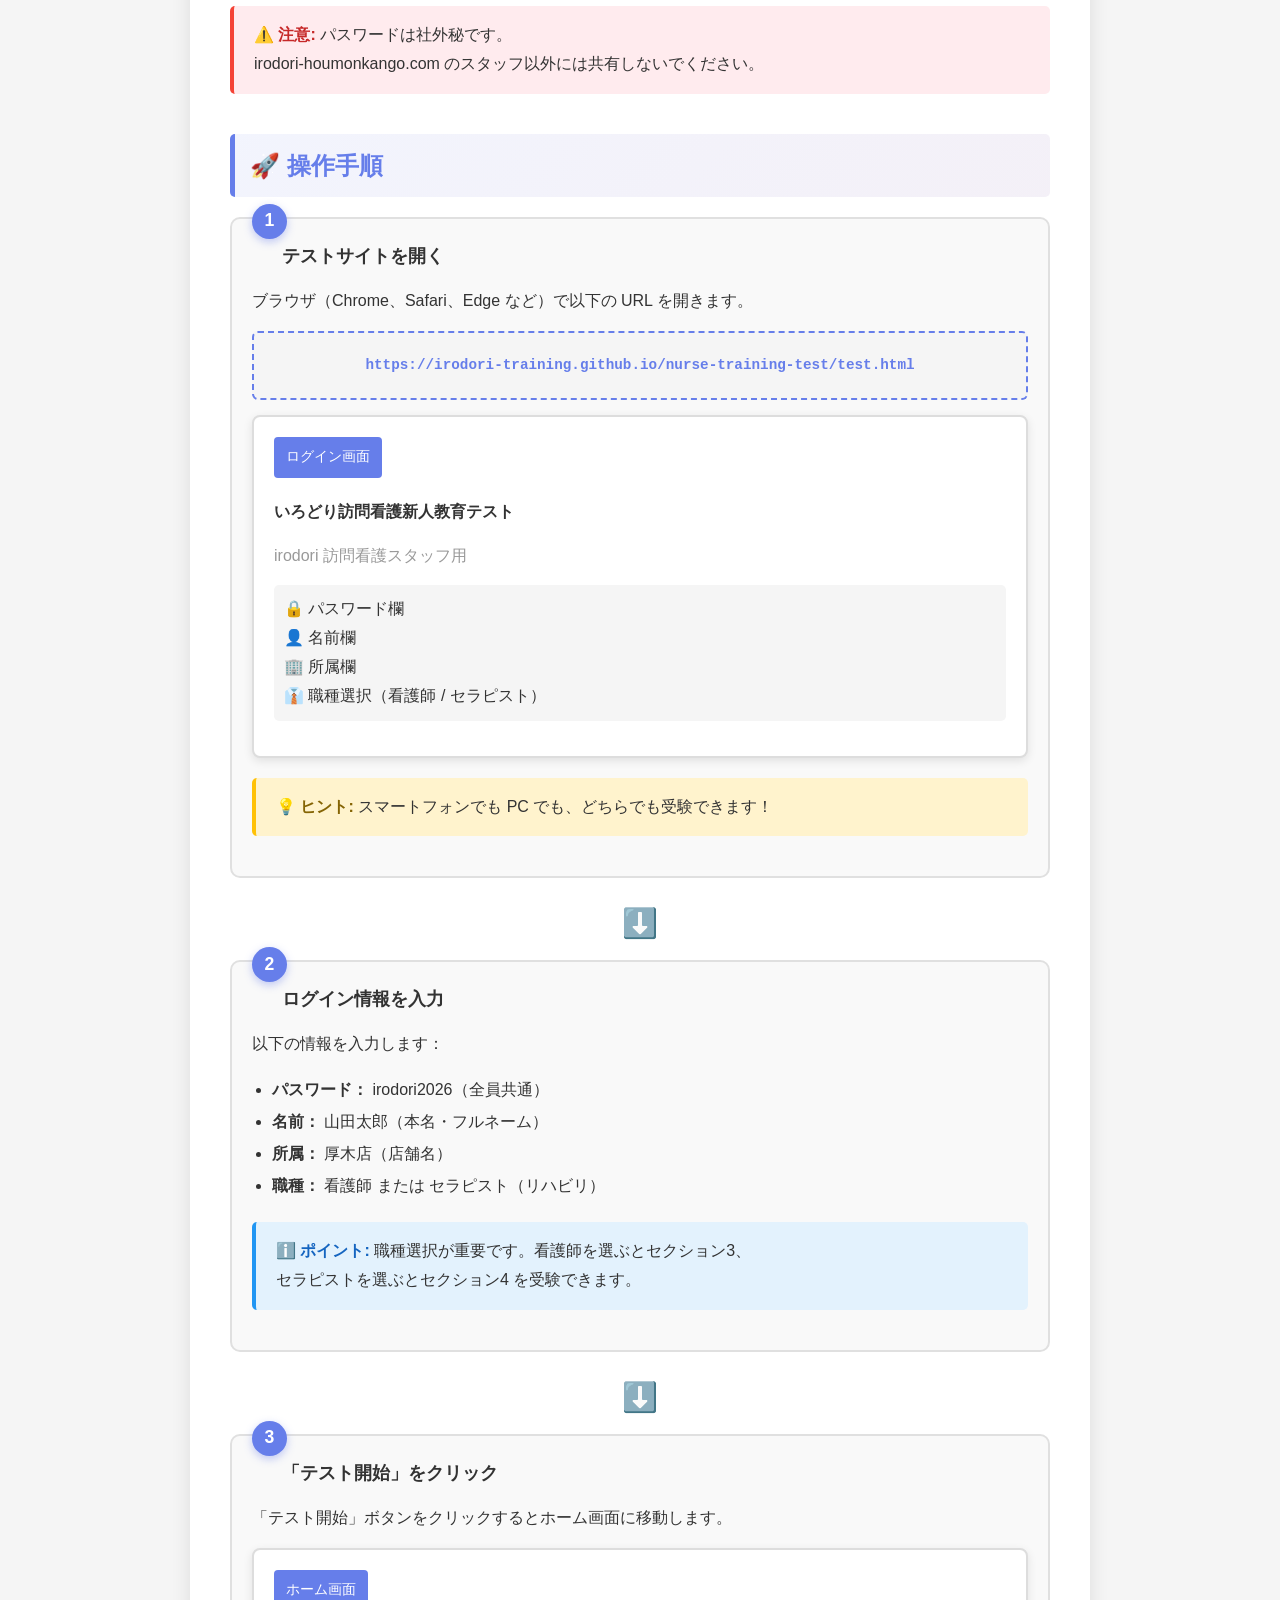
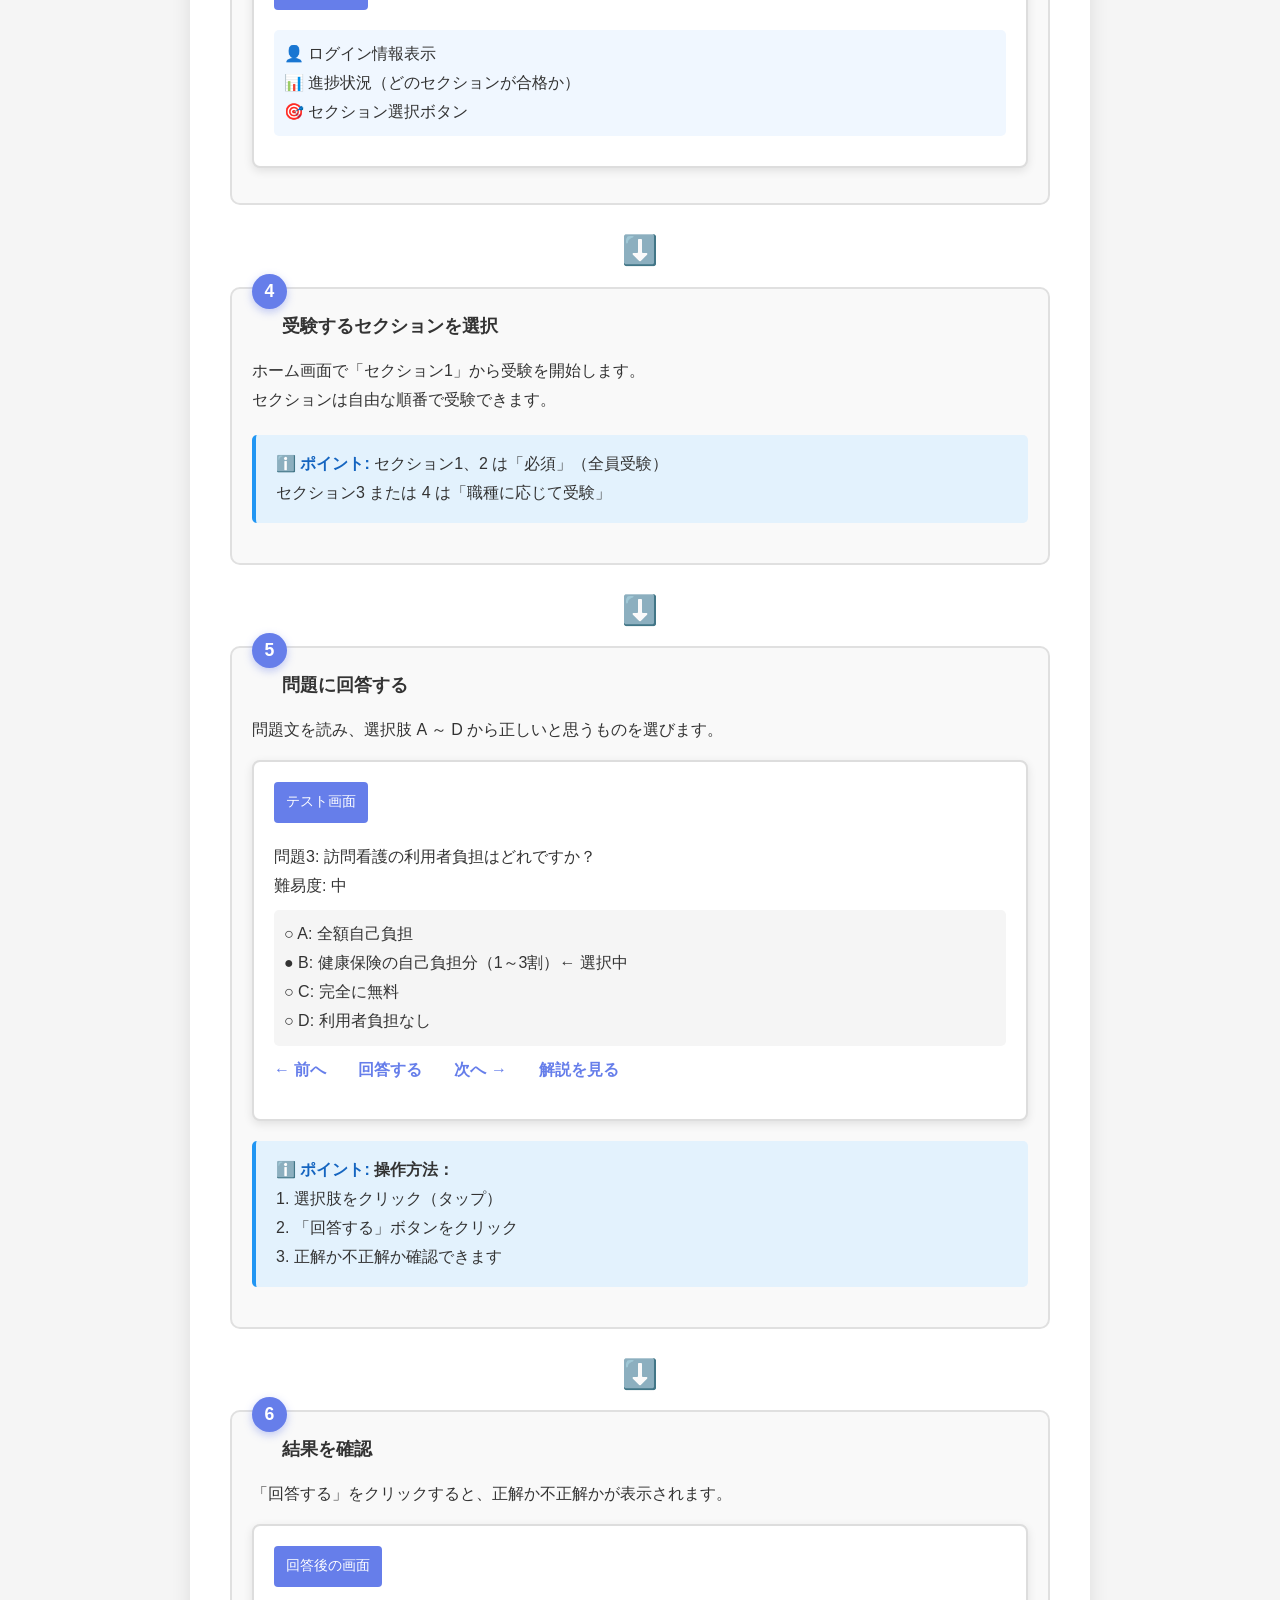
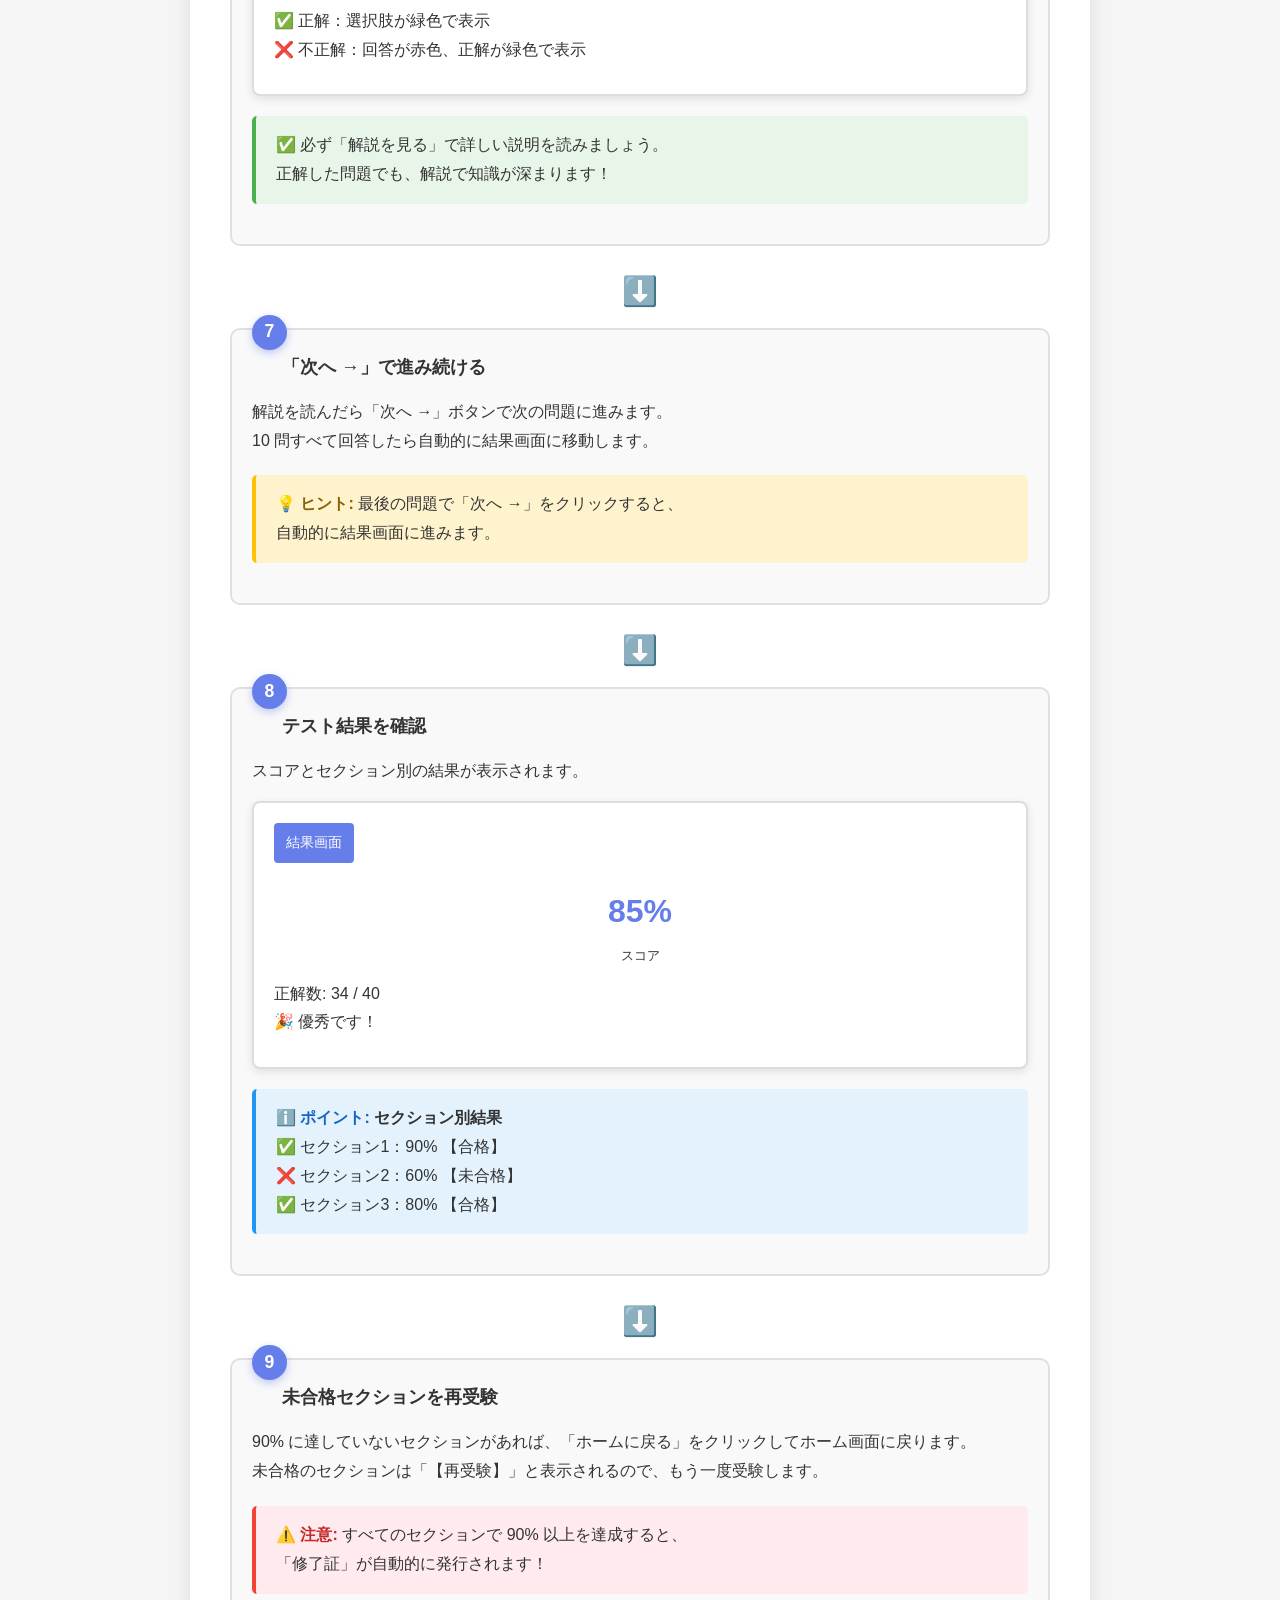
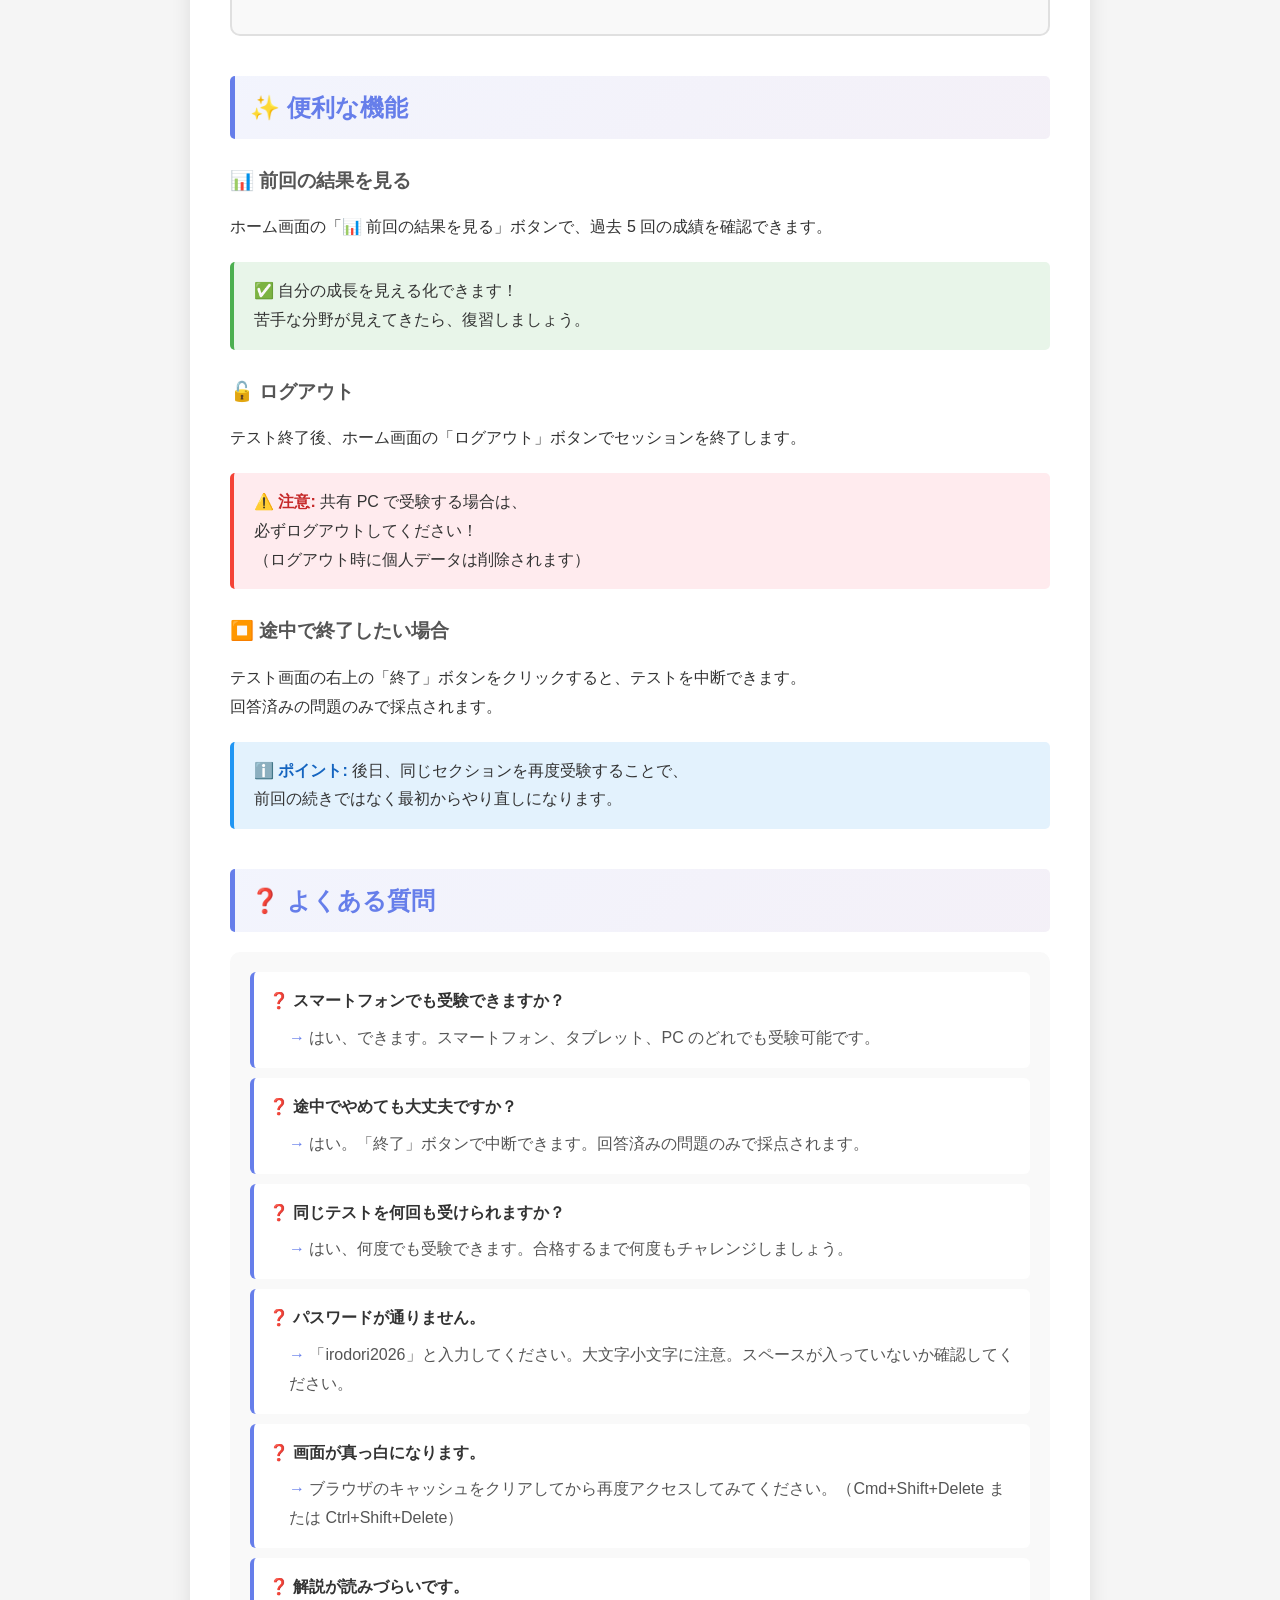
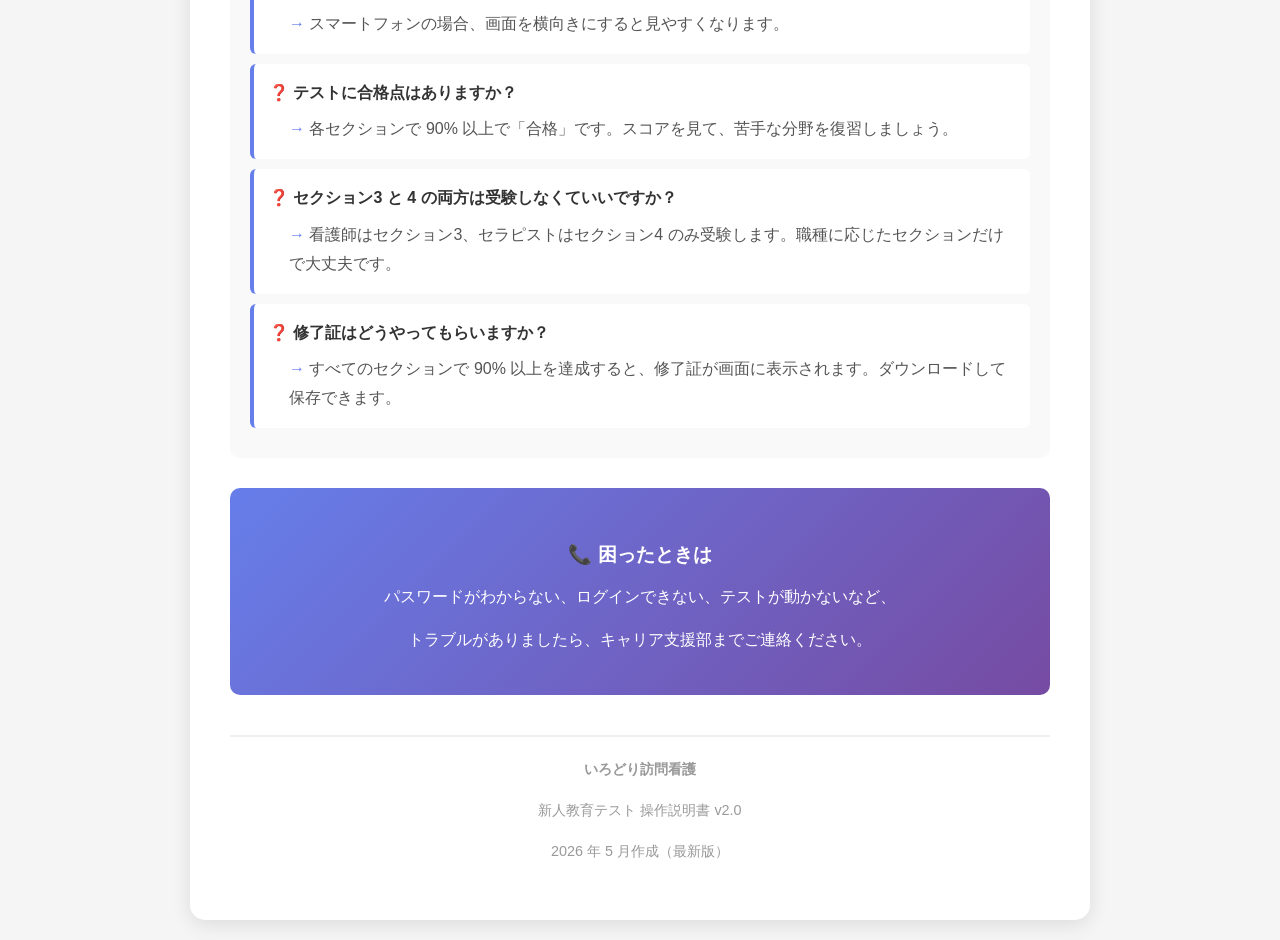
==== commit 196c0b48: "Update guide.html" ====
--- a/guide.html
+++ b/guide.html
@@ -379,7 +379,7 @@
         
         <h3>テストサイトの URL</h3>
         <div class="url-box">
-            https://yminamino-lang.github.io/nurse-training-test/
+            https://irodori-training.github.io/nurse-training-test/test.html
         </div>
         
         <h3>ログインパスワード</h3>
@@ -401,7 +401,7 @@
             <div class="step-title">テストサイトを開く</div>
             <p>ブラウザ（Chrome、Safari、Edge など）で以下の URL を開きます。</p>
             <div class="url-box" style="margin: 15px 0;">
-                https://yminamino-lang.github.io/nurse-training-test/
+                https://irodori-training.github.io/nurse-training-test/test.html
             </div>
             <div class="screen-box">
                 <span class="screen-label">ログイン画面</span>
@@ -621,97 +621,29 @@
                 <div class="qa-question">解説が読みづらいです。</div>
                 <div class="qa-answer">スマートフォンの場合、画面を横向きにすると見やすくなります。</div>
             </div>
+        
+            <div class="qa-item">
+                <div class="qa-question">テストに合格点はありますか？</div>
+                <div class="qa-answer">各セクションで 90% 以上で「合格」です。スコアを見て、苦手な分野を復習しましょう。</div>
+            </div>
             
             <div class="qa-item">
-                <div class="qa-question">結果は管理者に届いていますか？</div>
-                <div class="qa-answer">テスト終了時に自動的に管理者に報告されます。心配な場合は、管理者に確認してください。</div>
+                <div class="qa-question">セクション3 と 4 の両方は受験しなくていいですか？</div>
+                <div class="qa-answer">看護師はセクション3、セラピストはセクション4 のみ受験します。職種に応じたセクションだけで大丈夫です。</div>
             </div>
             
             <div class="qa-item">
-                <div class="qa-question">テストに合格点はありますか？</div>
-                <div class="qa-answer">合格・不合格はありません。各セクションで 90% 以上で「合格」です。スコアを見て、苦手な分野を復習しましょう。</div>
-            </div>
-            
-            <div class="qa-item">
-                <div class="qa-question">セクション3 と 4 の両方は受験しなくていいですか？</div>
-                <div class="qa-answer">いいえ。看護師はセクション3、セラピストはセクション4 のみ受験します。職種に応じたセクションだけで大丈夫です。</div>
-            </div>
-            
-            <div class="qa-item">
                 <div class="qa-question">修了証はどうやってもらいますか？</div>
-                <div class="qa-answer">すべてのセクションで 90% 以上を達成すると、自動的に修了証が画面に表示されます。ダウンロードして保存できます。</div>
-            </div>
-        </div>
-        
-        <!-- チェックリスト -->
-        <h2>📋 受験前チェックリスト</h2>
-        
-        <div class="checklist">
-            <p style="font-weight: bold; margin-bottom: 15px;">テストを始める前に確認しましょう：</p>
-            
-            <div class="checklist-item">
-                <div class="checkbox"></div>
-                <p>静かな場所にいる</p>
-            </div>
-            <div class="checklist-item">
-                <div class="checkbox"></div>
-                <p>インターネット接続が安定している</p>
-            </div>
-            <div class="checklist-item">
-                <div class="checkbox"></div>
-                <p>30 ～ 45 分の時間が確保できる</p>
-            </div>
-            <div class="checklist-item">
-                <div class="checkbox"></div>
-                <p>テストの URL を確認した</p>
-            </div>
-            <div class="checklist-item">
-                <div class="checkbox"></div>
-                <p>パスワードを確認した</p>
-            </div>
-            <div class="checklist-item">
-                <div class="checkbox"></div>
-                <p>名前と所属を確認した</p>
-            </div>
-            <div class="checklist-item">
-                <div class="checkbox"></div>
-                <p>職種（看護師 / セラピスト）を確認した</p>
-            </div>
-        </div>
-        
-        <!-- 受験のコツ -->
-        <h2>💡 受験のコツ</h2>
-        
-        <div class="step-box">
-            <h3 style="margin-top: 0;">1. リラックスして取り組む</h3>
-            <p>合格・不合格ではなく、自分の理解度を確認するためのテストです。焦らず、じっくり問題を読みましょう。</p>
-        </div>
-        
-        <div class="step-box">
-            <h3 style="margin-top: 0;">2. 問題文をよく読む</h3>
-            <p>選択肢を読む前に、まず問題文を 2 回読みましょう。「正しいもの」「誤っているもの」のどちらを問うているか確認してください。</p>
-        </div>
-        
-        <div class="step-box">
-            <h3 style="margin-top: 0;">3. すべての選択肢を検討する</h3>
-            <p>1 つの選択肢が正解に見えても、他の選択肢も全部読んでから選びましょう。</p>
-        </div>
-        
-        <div class="step-box">
-            <h3 style="margin-top: 0;">4. 解説を必ず読む</h3>
-            <p>正解した問題でも、解説を読むことで知識が深まります。特に「詳細」の部分を読みましょう。</p>
-        </div>
-        
-        <div class="step-box">
-            <h3 style="margin-top: 0;">5. 苦手な分野は何回も受験</h3>
-            <p>テストは何度でも受験できます。苦手な分野は、復習してから何度もチャレンジしましょう。</p>
-        </div>
+                <div class="qa-answer">すべてのセクションで 90% 以上を達成すると、修了証が画面に表示されます。ダウンロードして保存できます。</div>
+            </div>
+        </div>
+        
         
         <!-- お問い合わせ -->
         <div class="contact-box">
             <h3>📞 困ったときは</h3>
             <p>パスワードがわからない、ログインできない、テストが動かないなど、</p>
-            <p>トラブルがありましたら、管理者までご連絡ください。</p>
+            <p>トラブルがありましたら、キャリア支援部までご連絡ください。</p>
         </div>
         
         <div class="footer">
